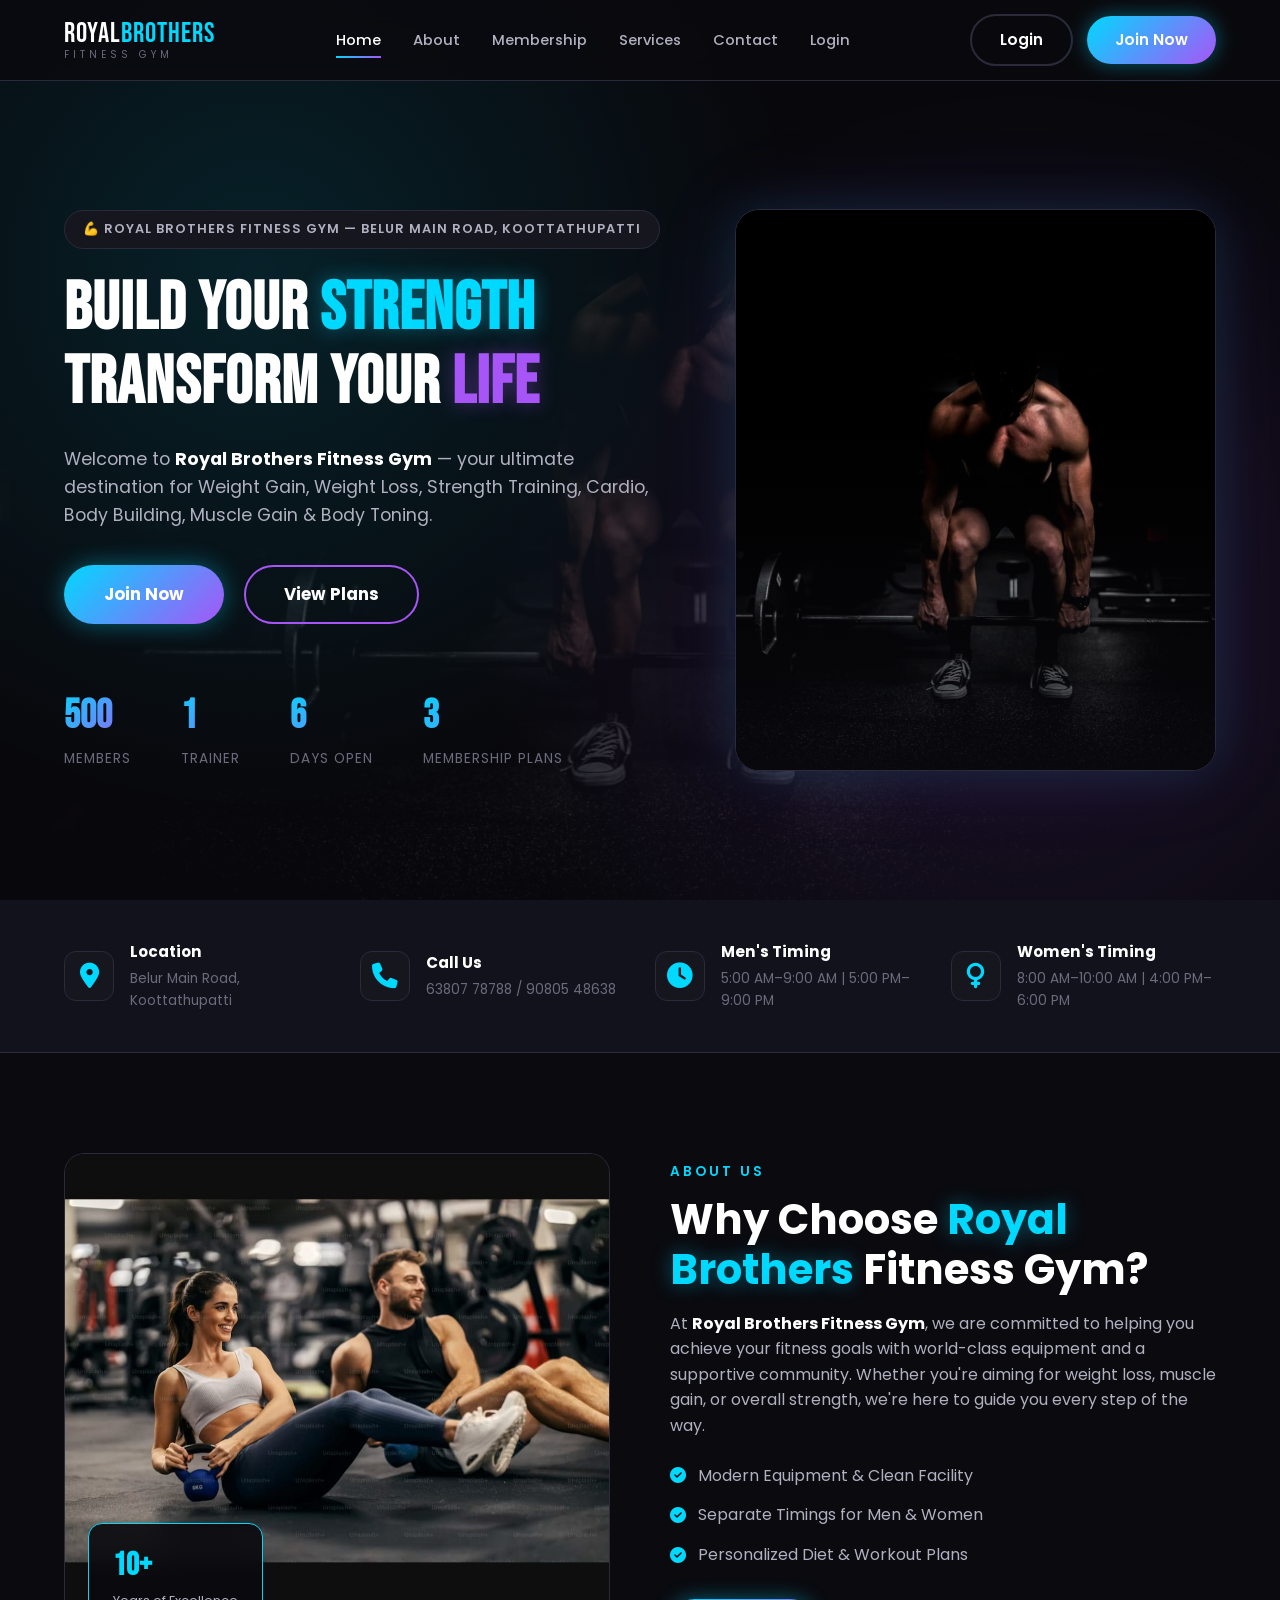
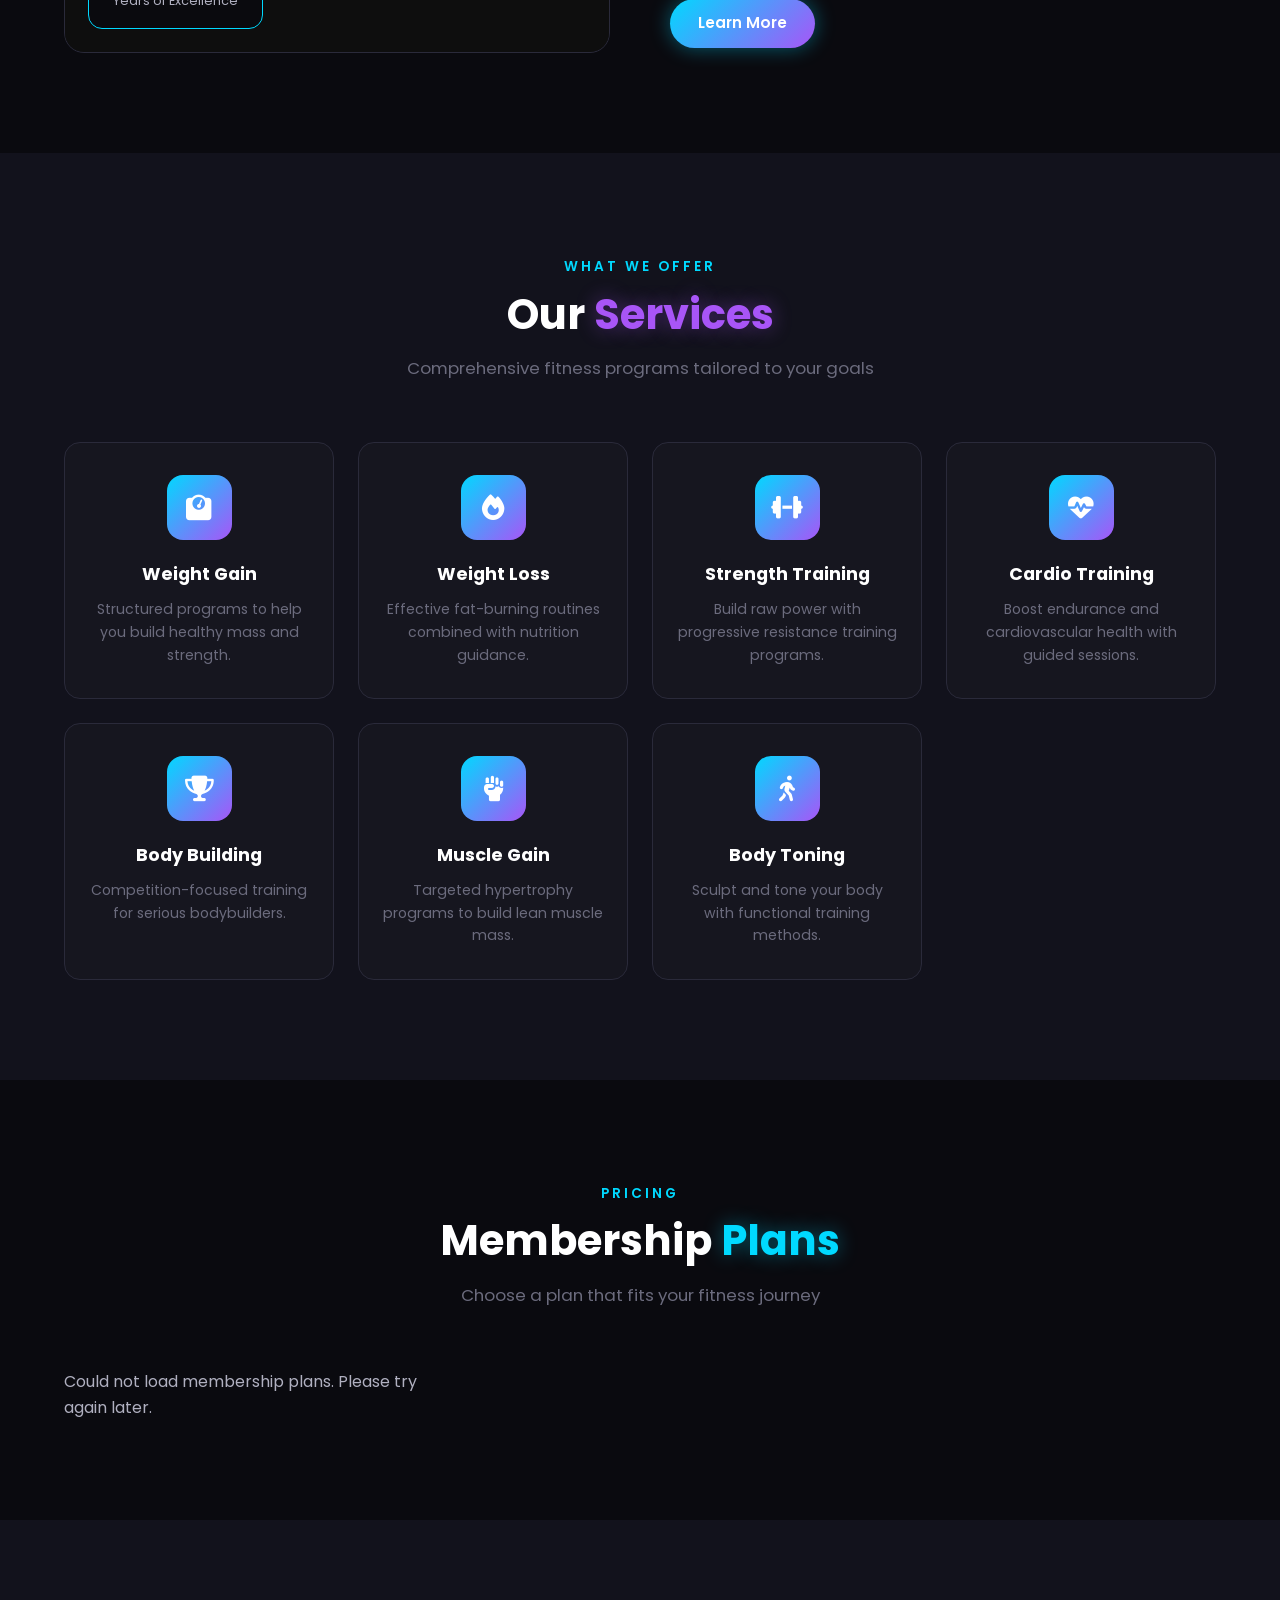
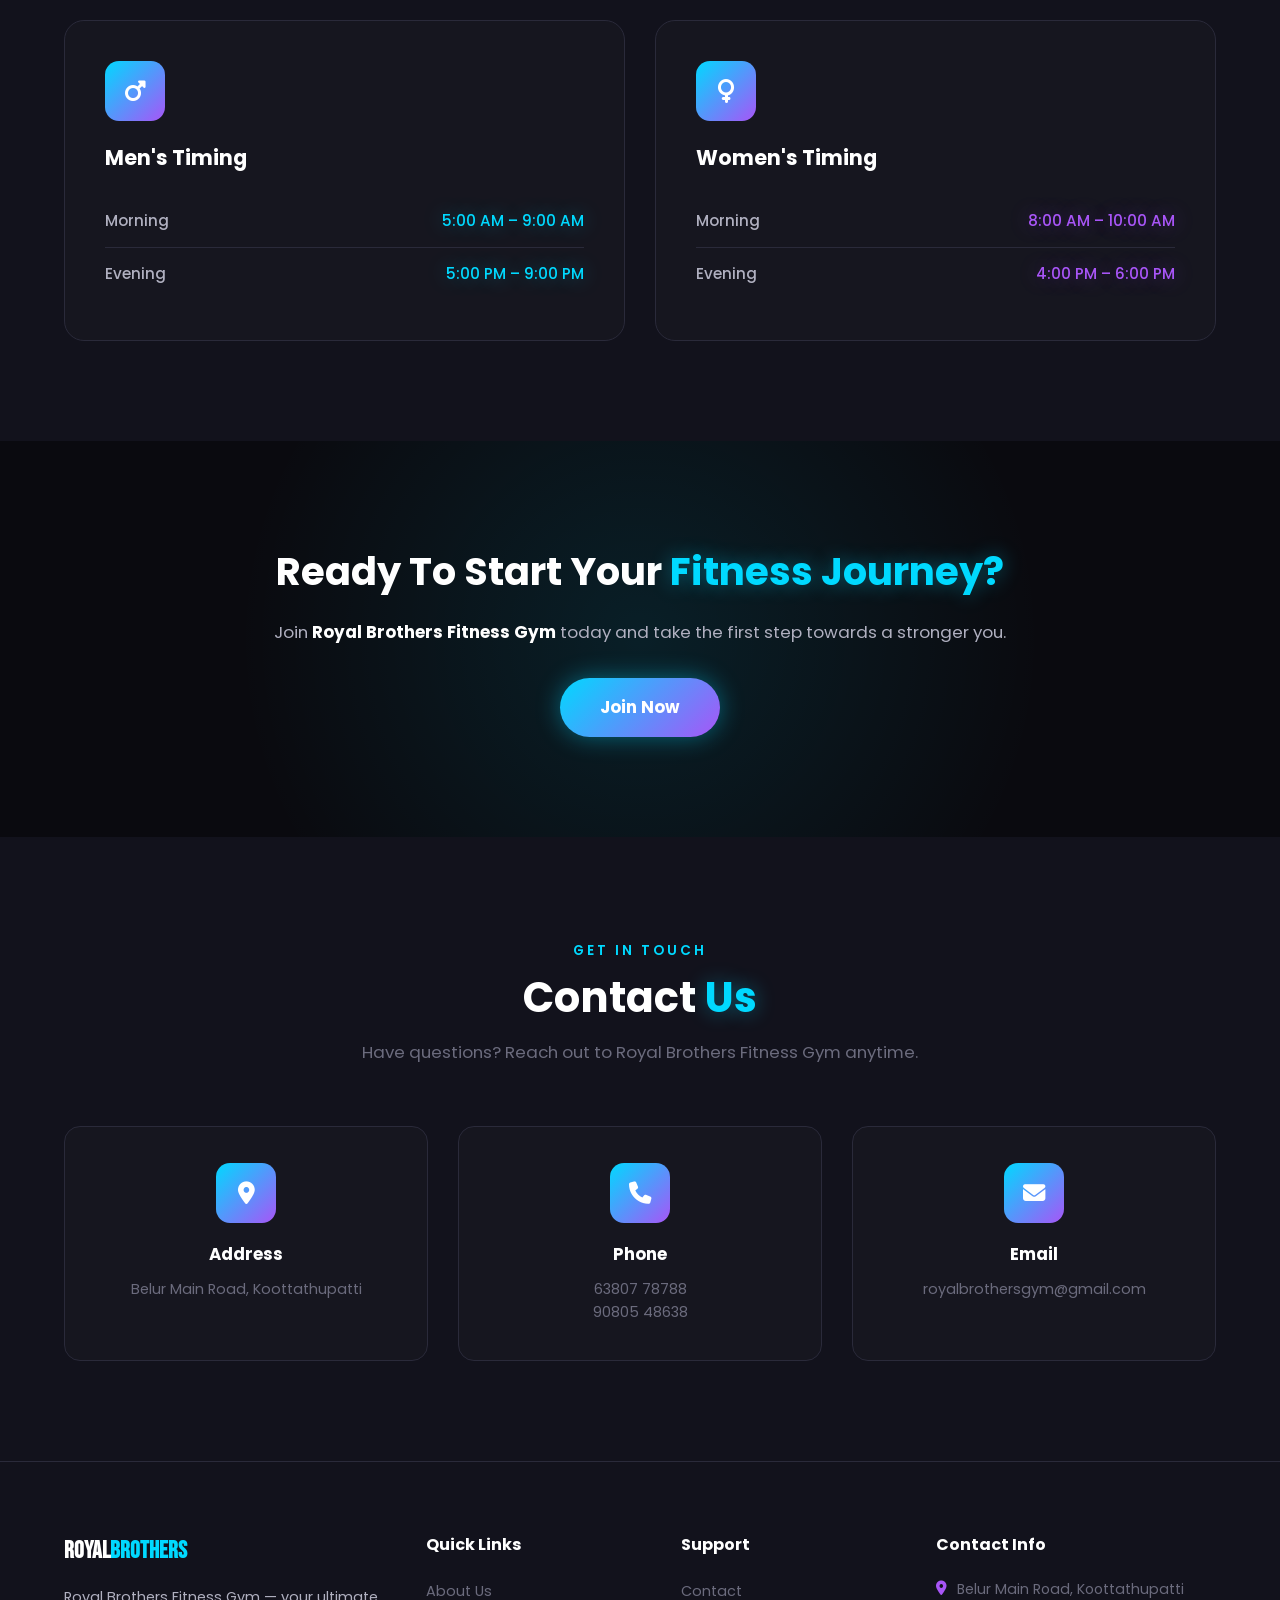
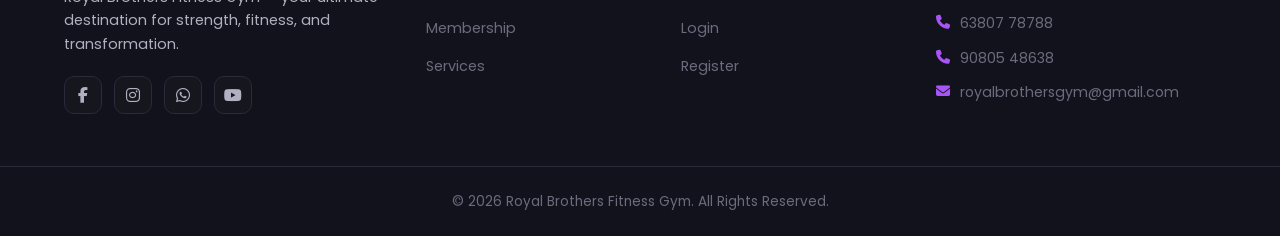
==== app/static/index.html @ c372d7a9 "Initial commit" ====
<!doctype html>
<html lang="en">
  <head>
    <meta charset="UTF-8" />
    <meta name="viewport" content="width=device-width, initial-scale=1.0" />
    <title>Royal Brothers Fitness Gym | Belur Main Road</title>
    <meta
      name="description"
      content="Royal Brothers Fitness Gym - Belur Main Road, Koottathupatti. Weight Gain, Weight Loss, Strength Training, Cardio, Body Building, Muscle Gain & Body Toning."
    />

    <!-- Google Fonts -->
    <link rel="preconnect" href="https://fonts.googleapis.com" />
    <link
      href="https://fonts.googleapis.com/css2?family=Poppins:wght@300;400;500;600;700;800&family=Bebas+Neue&display=swap"
      rel="stylesheet"
    />

    <!-- Font Awesome Icons -->
    <link
      rel="stylesheet"
      href="https://cdnjs.cloudflare.com/ajax/libs/font-awesome/6.5.1/css/all.min.css"
    />

    <!-- Main Stylesheet -->
    <link rel="stylesheet" href="style.css" />

    <!-- Favicon (add a favicon.png to this folder later, then uncomment) -->
    <!-- <link rel="icon" type="image/png" href="favicon.png" /> -->
  </head>
  <body>
    <!-- ============ PRELOADER ============ -->
    <div class="preloader" id="preloader">
      <div class="loader-spinner"></div>
    </div>

    <!-- ============ HEADER / NAVBAR ============ -->
    <header class="header" id="header">
      <nav class="navbar container">
        <a href="index.html" class="logo">
          <span class="logo-text"
            >ROYAL<span class="logo-accent">BROTHERS</span></span
          >
          <span class="logo-sub">FITNESS GYM</span>
        </a>

        <ul class="nav-menu" id="navMenu">
          <li><a href="index.html" class="nav-link active">Home</a></li>
          <li><a href="about.html" class="nav-link">About</a></li>
          <li><a href="membership.html" class="nav-link">Membership</a></li>
          <li><a href="services.html" class="nav-link">Services</a></li>
          <li><a href="contact.html" class="nav-link">Contact</a></li>
          <li><a href="login.html" class="nav-link">Login</a></li>
        </ul>

        <div class="nav-actions">
          <a href="login.html" class="btn btn-outline">Login</a>
          <a href="register.html" class="btn btn-neon">Join Now</a>
        </div>

        <div class="hamburger" id="hamburger">
          <span></span>
          <span></span>
          <span></span>
        </div>
      </nav>
    </header>

    <!-- ============ HERO SECTION ============ -->
    <section class="hero" id="home">
      <div class="hero-overlay"></div>
      <div class="hero-content container">
        <div class="hero-text">
          <span class="hero-tag"
            >💪 ROYAL BROTHERS FITNESS GYM — BELUR MAIN ROAD,
            KOOTTATHUPATTI</span
          >
          <h1 class="hero-title">
            BUILD YOUR <span class="text-neon-blue">STRENGTH</span><br />
            TRANSFORM YOUR <span class="text-neon-purple">LIFE</span>
          </h1>
          <p class="hero-desc">
            Welcome to <strong>Royal Brothers Fitness Gym</strong> — your
            ultimate destination for Weight Gain, Weight Loss, Strength
            Training, Cardio, Body Building, Muscle Gain & Body Toning.
          </p>
          <div class="hero-buttons">
            <a href="register.html" class="btn btn-neon-lg">Join Now</a>
            <a href="membership.html" class="btn btn-outline-lg">View Plans</a>
          </div>

          <div class="hero-stats">
            <div class="stat-box">
              <h3 class="counter" data-target="500">0</h3>
              <p>Members</p>
            </div>
            <div class="stat-box">
              <h3 class="counter" data-target="1">0</h3>
              <p>Trainer</p>
            </div>
            <div class="stat-box">
              <h3 class="counter" data-target="6">0</h3>
              <p>Days Open</p>
            </div>
            <div class="stat-box">
              <h3 id="membershipPlanCounter" class="counter" data-target="3">
                0
              </h3>
              <p>Membership Plans</p>
            </div>
          </div>
        </div>

        <div class="hero-image">
          <img
            src="hero-fitness.jpg"
            alt="Royal Brothers Fitness Gym - Strength Training"
          />
        </div>
      </div>
    </section>

    <!-- ============ QUICK INFO STRIP ============ -->
    <section class="quick-info">
      <div class="container quick-info-grid">
        <div class="quick-info-item">
          <i class="fa-solid fa-location-dot"></i>
          <div>
            <h4>Location</h4>
            <p>Belur Main Road, Koottathupatti</p>
          </div>
        </div>
        <div class="quick-info-item">
          <i class="fa-solid fa-phone"></i>
          <div>
            <h4>Call Us</h4>
            <p>63807 78788 / 90805 48638</p>
          </div>
        </div>
        <div class="quick-info-item">
          <i class="fa-solid fa-clock"></i>
          <div>
            <h4>Men's Timing</h4>
            <p>5:00 AM–9:00 AM | 5:00 PM–9:00 PM</p>
          </div>
        </div>
        <div class="quick-info-item">
          <i class="fa-solid fa-venus"></i>
          <div>
            <h4>Women's Timing</h4>
            <p>8:00 AM–10:00 AM | 4:00 PM–6:00 PM</p>
          </div>
        </div>
      </div>
    </section>

    <!-- ============ ABOUT PREVIEW ============ -->
    <section class="about-preview" id="about">
      <div class="container about-grid">
        <div class="about-image">
          <img src="about-gym.jpg" alt="Royal Brothers Fitness Gym Interior" />
          <div class="about-image-badge">
            <h3>10+</h3>
            <p>Years of Excellence</p>
          </div>
        </div>
        <div class="about-content">
          <span class="section-tag">ABOUT US</span>
          <h2 class="section-title">
            Why Choose
            <span class="text-neon-blue">Royal Brothers</span> Fitness Gym?
          </h2>
          <p>
            At <strong>Royal Brothers Fitness Gym</strong>, we are committed to
            helping you achieve your fitness goals with world-class equipment
            and a supportive community. Whether you're aiming for weight loss,
            muscle gain, or overall strength, we're here to guide you every step
            of the way.
          </p>
          <ul class="about-list">
            <li>
              <i class="fa-solid fa-circle-check"></i> Modern Equipment & Clean
              Facility
            </li>
            <li>
              <i class="fa-solid fa-circle-check"></i> Separate Timings for Men
              & Women
            </li>
            <li>
              <i class="fa-solid fa-circle-check"></i> Personalized Diet &
              Workout Plans
            </li>
          </ul>
          <a href="about.html" class="btn btn-neon">Learn More</a>
        </div>
      </div>
    </section>

    <!-- ============ SERVICES SECTION ============ -->
    <section class="services" id="services">
      <div class="container">
        <div class="section-header text-center">
          <span class="section-tag">WHAT WE OFFER</span>
          <h2 class="section-title">
            Our <span class="text-neon-purple">Services</span>
          </h2>
          <p class="section-desc">
            Comprehensive fitness programs tailored to your goals
          </p>
        </div>

        <div class="services-grid">
          <div class="service-card">
            <div class="service-icon">
              <i class="fa-solid fa-weight-scale"></i>
            </div>
            <h3>Weight Gain</h3>
            <p>
              Structured programs to help you build healthy mass and strength.
            </p>
          </div>
          <div class="service-card">
            <div class="service-icon"><i class="fa-solid fa-fire"></i></div>
            <h3>Weight Loss</h3>
            <p>
              Effective fat-burning routines combined with nutrition guidance.
            </p>
          </div>
          <div class="service-card">
            <div class="service-icon"><i class="fa-solid fa-dumbbell"></i></div>
            <h3>Strength Training</h3>
            <p>
              Build raw power with progressive resistance training programs.
            </p>
          </div>
          <div class="service-card">
            <div class="service-icon">
              <i class="fa-solid fa-heart-pulse"></i>
            </div>
            <h3>Cardio Training</h3>
            <p>
              Boost endurance and cardiovascular health with guided sessions.
            </p>
          </div>
          <div class="service-card">
            <div class="service-icon"><i class="fa-solid fa-trophy"></i></div>
            <h3>Body Building</h3>
            <p>Competition-focused training for serious bodybuilders.</p>
          </div>
          <div class="service-card">
            <div class="service-icon">
              <i class="fa-solid fa-hand-fist"></i>
            </div>
            <h3>Muscle Gain</h3>
            <p>Targeted hypertrophy programs to build lean muscle mass.</p>
          </div>
          <div class="service-card">
            <div class="service-icon">
              <i class="fa-solid fa-person-walking"></i>
            </div>
            <h3>Body Toning</h3>
            <p>Sculpt and tone your body with functional training methods.</p>
          </div>
        </div>
      </div>
    </section>

    <!-- ============ MEMBERSHIP PLANS PREVIEW (dynamically loaded from the database) ============ -->
    <section class="membership-preview" id="membership">
      <div class="container">
        <div class="section-header text-center">
          <span class="section-tag">PRICING</span>
          <h2 class="section-title">
            Membership <span class="text-neon-blue">Plans</span>
          </h2>
          <p class="section-desc">
            Choose a plan that fits your fitness journey
          </p>
        </div>

        <div class="plans-grid" id="homePlansGrid">
          <p class="plans-loading">Loading membership plans...</p>
        </div>
      </div>
    </section>

    <!-- ============ TIMING SECTION ============ -->
    <section class="timing-section">
      <div class="container timing-grid">
        <div class="timing-card">
          <div class="timing-icon"><i class="fa-solid fa-mars"></i></div>
          <h3>Men's Timing</h3>
          <div class="timing-row">
            <span>Morning</span>
            <span class="text-neon-blue">5:00 AM – 9:00 AM</span>
          </div>
          <div class="timing-row">
            <span>Evening</span>
            <span class="text-neon-blue">5:00 PM – 9:00 PM</span>
          </div>
        </div>
        <div class="timing-card">
          <div class="timing-icon"><i class="fa-solid fa-venus"></i></div>
          <h3>Women's Timing</h3>
          <div class="timing-row">
            <span>Morning</span>
            <span class="text-neon-purple">8:00 AM – 10:00 AM</span>
          </div>
          <div class="timing-row">
            <span>Evening</span>
            <span class="text-neon-purple">4:00 PM – 6:00 PM</span>
          </div>
        </div>
      </div>
    </section>

    <!-- ============ CALL TO ACTION ============ -->
    <section class="cta-section">
      <div class="container cta-content text-center">
        <h2>
          Ready To Start Your
          <span class="text-neon-blue">Fitness Journey?</span>
        </h2>
        <p>
          Join <strong>Royal Brothers Fitness Gym</strong> today and take the
          first step towards a stronger you.
        </p>
        <a href="register.html" class="btn btn-neon-lg">Join Now</a>
      </div>
    </section>

    <!-- ============ CONTACT SECTION ============ -->
    <section class="contact-section" id="contact">
      <div class="container">
        <div class="section-header text-center">
          <span class="section-tag">GET IN TOUCH</span>
          <h2 class="section-title">
            Contact <span class="text-neon-blue">Us</span>
          </h2>
          <p class="section-desc">
            Have questions? Reach out to Royal Brothers Fitness Gym anytime.
          </p>
        </div>

        <div class="contact-grid">
          <div class="contact-card">
            <i class="fa-solid fa-location-dot"></i>
            <h4>Address</h4>
            <p>Belur Main Road, Koottathupatti</p>
          </div>
          <div class="contact-card">
            <i class="fa-solid fa-phone"></i>
            <h4>Phone</h4>
            <p>63807 78788</p>
            <p>90805 48638</p>
          </div>
          <div class="contact-card">
            <i class="fa-solid fa-envelope"></i>
            <h4>Email</h4>
            <p>royalbrothersgym@gmail.com</p>
          </div>
        </div>
      </div>
    </section>

    <!-- ============ FOOTER ============ -->
    <footer class="footer">
      <div class="container footer-grid">
        <div class="footer-col">
          <h3 class="footer-logo">
            ROYAL<span class="logo-accent">BROTHERS</span>
          </h3>
          <p>
            Royal Brothers Fitness Gym — your ultimate destination for strength,
            fitness, and transformation.
          </p>
          <div class="footer-social">
            <a href="#"><i class="fa-brands fa-facebook-f"></i></a>
            <a href="#"><i class="fa-brands fa-instagram"></i></a>
            <a href="#"><i class="fa-brands fa-whatsapp"></i></a>
            <a href="#"><i class="fa-brands fa-youtube"></i></a>
          </div>
        </div>

        <div class="footer-col">
          <h4>Quick Links</h4>
          <ul>
            <li><a href="about.html">About Us</a></li>
            <li><a href="membership.html">Membership</a></li>
            <li><a href="services.html">Services</a></li>
          </ul>
        </div>

        <div class="footer-col">
          <h4>Support</h4>
          <ul>
            <li><a href="contact.html">Contact</a></li>
            <li><a href="login.html">Login</a></li>
            <li><a href="register.html">Register</a></li>
          </ul>
        </div>

        <div class="footer-col">
          <h4>Contact Info</h4>
          <ul class="footer-contact">
            <li>
              <i class="fa-solid fa-location-dot"></i> Belur Main Road,
              Koottathupatti
            </li>
            <li><i class="fa-solid fa-phone"></i> 63807 78788</li>
            <li><i class="fa-solid fa-phone"></i> 90805 48638</li>
            <li>
              <i class="fa-solid fa-envelope"></i> royalbrothersgym@gmail.com
            </li>
          </ul>
        </div>
      </div>

      <div class="footer-bottom">
        <p>
          &copy; <span id="year"></span> Royal Brothers Fitness Gym. All Rights
          Reserved.
        </p>
      </div>
    </footer>

    <!-- Back to Top -->
    <button class="back-to-top" id="backToTop">
      <i class="fa-solid fa-arrow-up"></i>
    </button>

    <!-- Main JavaScript -->
    <script src="auth-cache.js"></script>
    <script src="script.js"></script>
  </body>
</html>
---- app/static/style.css ----
/* ============================================
   ROYAL BROTHERS FITNESS GYM - STYLESHEET (PART 1 of 3)
   Reset, Variables, Base, Buttons, Section Headers,
   Header/Navbar, Hero Section
   ============================================ */

/* ---------- CSS RESET ---------- */
* {
  margin: 0;
  padding: 0;
  box-sizing: border-box;
}

html {
  scroll-behavior: smooth;
}

/* ---------- CSS VARIABLES ---------- */
:root {
  /* Colors */
  --color-bg: #0a0a0f;
  --color-bg-secondary: #12121c;
  --color-bg-card: #16161f;
  --color-bg-card-hover: #1c1c28;
  --color-border: #2a2a3a;

  --color-neon-blue: #00d9ff;
  --color-neon-blue-glow: rgba(0, 217, 255, 0.4);
  --color-neon-purple: #a855f7;
  --color-neon-purple-glow: rgba(168, 85, 247, 0.4);

  --color-text-primary: #ffffff;
  --color-text-secondary: #b0b0c0;
  --color-text-muted: #6b6b7d;

  --gradient-blue-purple: linear-gradient(135deg, #00d9ff 0%, #a855f7 100%);
  --gradient-dark: linear-gradient(
    180deg,
    rgba(10, 10, 15, 0.6) 0%,
    rgba(10, 10, 15, 0.95) 100%
  );

  /* Typography */
  --font-primary: "Poppins", sans-serif;
  --font-display: "Bebas Neue", sans-serif;

  /* Spacing */
  --container-width: 1200px;
  --section-padding: 100px 0;

  /* Transitions */
  --transition-fast: 0.2s ease;
  --transition-medium: 0.4s ease;
  --transition-slow: 0.6s ease;
}

body {
  font-family: var(--font-primary);
  background-color: var(--color-bg);
  color: var(--color-text-secondary);
  line-height: 1.6;
  overflow-x: hidden;
}

a {
  text-decoration: none;
  color: inherit;
}

ul {
  list-style: none;
}

img {
  max-width: 100%;
  display: block;
}

button {
  font-family: var(--font-primary);
  cursor: pointer;
  border: none;
  outline: none;
}

.container {
  width: 100%;
  max-width: var(--container-width);
  margin: 0 auto;
  padding: 0 24px;
}

.text-center {
  text-align: center;
}

.text-neon-blue {
  color: var(--color-neon-blue);
  text-shadow: 0 0 20px var(--color-neon-blue-glow);
}

.text-neon-purple {
  color: var(--color-neon-purple);
  text-shadow: 0 0 20px var(--color-neon-purple-glow);
}

/* ---------- SCROLLBAR ---------- */
::-webkit-scrollbar {
  width: 8px;
}

::-webkit-scrollbar-track {
  background: var(--color-bg);
}

::-webkit-scrollbar-thumb {
  background: var(--gradient-blue-purple);
  border-radius: 10px;
}

/* ---------- PRELOADER ---------- */
.preloader {
  position: fixed;
  inset: 0;
  background: var(--color-bg);
  display: flex;
  align-items: center;
  justify-content: center;
  z-index: 9999;
  transition:
    opacity var(--transition-slow),
    visibility var(--transition-slow);
}

.preloader.hidden {
  opacity: 0;
  visibility: hidden;
}

.loader-spinner {
  width: 60px;
  height: 60px;
  border: 4px solid var(--color-border);
  border-top: 4px solid var(--color-neon-blue);
  border-right: 4px solid var(--color-neon-purple);
  border-radius: 50%;
  animation: spin 0.9s linear infinite;
}

@keyframes spin {
  to {
    transform: rotate(360deg);
  }
}

/* ---------- BUTTONS ---------- */
.btn {
  display: inline-block;
  padding: 12px 28px;
  border-radius: 50px;
  font-weight: 600;
  font-size: 0.95rem;
  transition: all var(--transition-fast);
  white-space: nowrap;
}

.btn-neon {
  background: var(--gradient-blue-purple);
  color: #fff;
  box-shadow: 0 0 20px var(--color-neon-blue-glow);
}

.btn-neon:hover {
  box-shadow:
    0 0 35px var(--color-neon-blue-glow),
    0 0 35px var(--color-neon-purple-glow);
  transform: translateY(-2px);
}

.btn-neon-lg {
  background: var(--gradient-blue-purple);
  color: #fff;
  padding: 16px 40px;
  border-radius: 50px;
  font-weight: 700;
  font-size: 1.05rem;
  box-shadow: 0 0 25px var(--color-neon-blue-glow);
  display: inline-block;
  transition: all var(--transition-fast);
}

.btn-neon-lg:hover {
  transform: translateY(-3px);
  box-shadow:
    0 0 40px var(--color-neon-blue-glow),
    0 0 40px var(--color-neon-purple-glow);
}

.btn-outline {
  background: transparent;
  color: var(--color-text-primary);
  border: 2px solid var(--color-border);
}

.btn-outline:hover {
  border-color: var(--color-neon-blue);
  color: var(--color-neon-blue);
}

.btn-outline-lg {
  background: transparent;
  color: var(--color-text-primary);
  border: 2px solid var(--color-neon-purple);
  padding: 14px 38px;
  border-radius: 50px;
  font-weight: 700;
  font-size: 1.05rem;
  display: inline-block;
  transition: all var(--transition-fast);
}

.btn-outline-lg:hover {
  background: var(--color-neon-purple);
  box-shadow: 0 0 30px var(--color-neon-purple-glow);
}

/* ---------- SECTION HEADER ---------- */
.section-tag {
  display: inline-block;
  color: var(--color-neon-blue);
  font-weight: 600;
  font-size: 0.85rem;
  letter-spacing: 3px;
  margin-bottom: 12px;
}

.section-title {
  font-size: 2.6rem;
  font-weight: 700;
  color: var(--color-text-primary);
  margin-bottom: 16px;
  line-height: 1.2;
}

.section-desc {
  font-size: 1.05rem;
  color: var(--color-text-muted);
  max-width: 600px;
}

.section-header.text-center .section-desc {
  margin: 0 auto;
}

/* ---------- HEADER / NAVBAR ---------- */
.header {
  position: fixed;
  top: 0;
  left: 0;
  width: 100%;
  z-index: 1000;
  background: rgba(10, 10, 15, 0.85);
  backdrop-filter: blur(12px);
  border-bottom: 1px solid var(--color-border);
  transition:
    background var(--transition-medium),
    box-shadow var(--transition-medium),
    padding var(--transition-medium);
}

/* Emphasize brand identity + tighten header once user scrolls */
.header.scrolled {
  background: rgba(10, 10, 15, 0.97);
  box-shadow: 0 4px 24px rgba(0, 0, 0, 0.4);
}

.header.scrolled .navbar {
  height: 68px;
}

.navbar {
  display: flex;
  align-items: center;
  justify-content: space-between;
  height: 80px;
  transition: height var(--transition-medium);
}

.logo {
  display: flex;
  flex-direction: column;
  line-height: 1.1;
}

.logo-text {
  font-family: var(--font-display);
  font-size: 1.75rem;
  letter-spacing: 1px;
  color: var(--color-text-primary);
}

.logo-accent {
  color: var(--color-neon-blue);
}

.logo-sub {
  font-size: 0.62rem;
  letter-spacing: 4px;
  color: var(--color-text-muted);
}

.nav-menu {
  display: flex;
  gap: 32px;
}

.nav-link {
  font-size: 0.92rem;
  font-weight: 500;
  color: var(--color-text-secondary);
  position: relative;
  padding: 8px 0;
  transition: color var(--transition-fast);
}

.nav-link::after {
  content: "";
  position: absolute;
  left: 0;
  bottom: 0;
  width: 0;
  height: 2px;
  background: var(--gradient-blue-purple);
  transition: width var(--transition-fast);
}

.nav-link:hover,
.nav-link.active {
  color: var(--color-text-primary);
}

.nav-link:hover::after,
.nav-link.active::after {
  width: 100%;
}

.nav-actions {
  display: flex;
  align-items: center;
  gap: 14px;
}

.hamburger {
  display: none;
  flex-direction: column;
  gap: 5px;
  cursor: pointer;
  z-index: 1100;
}

.hamburger span {
  width: 26px;
  height: 2px;
  background: var(--color-text-primary);
  transition: all var(--transition-fast);
}

.hamburger.active span:nth-child(1) {
  transform: translateY(7px) rotate(45deg);
}

.hamburger.active span:nth-child(2) {
  opacity: 0;
}

.hamburger.active span:nth-child(3) {
  transform: translateY(-7px) rotate(-45deg);
}

/* ---------- HERO SECTION ---------- */
.hero {
  position: relative;
  min-height: 100vh;
  display: flex;
  align-items: center;
  padding-top: 80px;
  background:
    radial-gradient(
      circle at 20% 30%,
      rgba(0, 217, 255, 0.15),
      transparent 45%
    ),
    radial-gradient(
      circle at 80% 70%,
      rgba(168, 85, 247, 0.15),
      transparent 45%
    ),
    var(--color-bg);
  overflow: hidden;
}

.hero-overlay {
  position: absolute;
  inset: 0;
  background: url("hero-fitness.jpg") center/cover no-repeat;
  opacity: 0.18;
  z-index: 0;
}

.hero-content {
  position: relative;
  z-index: 1;
  display: flex;
  align-items: center;
  justify-content: space-between;
  gap: 50px;
}

.hero-text {
  flex: 1 1 560px;
  min-width: 0;
}

.hero-tag {
  display: inline-block;
  background: var(--color-bg-card);
  border: 1px solid var(--color-border);
  padding: 8px 18px;
  border-radius: 50px;
  font-size: 0.8rem;
  font-weight: 600;
  letter-spacing: 1px;
  color: var(--color-text-secondary);
  margin-bottom: 24px;
}

.hero-title {
  font-family: var(--font-display);
  font-size: 4.2rem;
  line-height: 1.1;
  color: var(--color-text-primary);
  letter-spacing: 1px;
  margin-bottom: 24px;
}

.hero-desc {
  max-width: 600px;
  font-size: 1.1rem;
  color: var(--color-text-secondary);
  margin-bottom: 36px;
}

.hero-desc strong {
  color: var(--color-text-primary);
}

.hero-buttons {
  display: flex;
  gap: 20px;
  margin-bottom: 60px;
  flex-wrap: wrap;
}

.hero-stats {
  display: flex;
  gap: 50px;
  flex-wrap: wrap;
}

.stat-box h3.counter {
  font-family: var(--font-display);
  font-size: 2.5rem;
  background: var(--gradient-blue-purple);
  -webkit-background-clip: text;
  background-clip: text;
  -webkit-text-fill-color: transparent;
}

.stat-box p {
  font-size: 0.85rem;
  color: var(--color-text-muted);
  letter-spacing: 1px;
  text-transform: uppercase;
}

/* Hero image (fills the previously empty right side) */
.hero-image {
  flex: 1 1 420px;
  position: relative;
  border-radius: 24px;
  overflow: hidden;
  border: 1px solid var(--color-border);
  box-shadow:
    0 0 50px rgba(0, 217, 255, 0.12),
    0 0 90px rgba(168, 85, 247, 0.1);
}

.hero-image::after {
  content: "";
  position: absolute;
  inset: 0;
  background: linear-gradient(
    180deg,
    transparent 40%,
    rgba(10, 10, 15, 0.85) 100%
  );
  pointer-events: none;
}

.hero-image img {
  width: 100%;
  height: 560px;
  object-fit: cover;
  display: block;
}
/* ============================================
   ROYAL BROTHERS FITNESS GYM - STYLESHEET (PART 2 of 3)
   Quick Info Strip, About Preview, Services,
   Membership Plans, Timing Section, CTA, Contact Section
   ============================================ */

/* ---------- QUICK INFO STRIP ---------- */
.quick-info {
  background: var(--color-bg-secondary);
  border-bottom: 1px solid var(--color-border);
  padding: 40px 0;
}

.quick-info-grid {
  display: grid;
  grid-template-columns: repeat(4, 1fr);
  gap: 30px;
}

.quick-info-item {
  display: flex;
  align-items: center;
  gap: 16px;
}

.quick-info-item i {
  font-size: 1.6rem;
  color: var(--color-neon-blue);
  width: 50px;
  height: 50px;
  display: flex;
  align-items: center;
  justify-content: center;
  background: var(--color-bg-card);
  border-radius: 12px;
  border: 1px solid var(--color-border);
  flex-shrink: 0;
}

.quick-info-item h4 {
  color: var(--color-text-primary);
  font-size: 0.95rem;
  margin-bottom: 4px;
}

.quick-info-item p {
  font-size: 0.85rem;
  color: var(--color-text-muted);
}

/* ---------- ABOUT PREVIEW ---------- */
.about-preview {
  padding: var(--section-padding);
}

.about-grid {
  display: grid;
  grid-template-columns: 1fr 1fr;
  gap: 60px;
  align-items: center;
}

.about-image {
  position: relative;
  border-radius: 20px;
  overflow: hidden;
  background: var(--color-bg-card);
}

.about-image img {
  width: 100%;
  height: 500px;
  object-fit: cover;
  border-radius: 20px;
  border: 1px solid var(--color-border);
}

.about-image-badge {
  position: absolute;
  bottom: 24px;
  left: 24px;
  background: rgba(10, 10, 15, 0.9);
  backdrop-filter: blur(10px);
  border: 1px solid var(--color-neon-blue);
  padding: 16px 24px;
  border-radius: 14px;
}

.about-image-badge h3 {
  font-family: var(--font-display);
  font-size: 2rem;
  color: var(--color-neon-blue);
}

.about-image-badge p {
  font-size: 0.8rem;
  color: var(--color-text-secondary);
}

.about-content p {
  margin-bottom: 24px;
}

.about-content p strong {
  color: var(--color-text-primary);
}

.about-list {
  margin-bottom: 32px;
}

.about-list li {
  display: flex;
  align-items: center;
  gap: 12px;
  margin-bottom: 14px;
  color: var(--color-text-secondary);
}

.about-list i {
  color: var(--color-neon-blue);
}

/* ---------- SERVICES SECTION ---------- */
.services {
  padding: var(--section-padding);
  background: var(--color-bg-secondary);
}

.section-header {
  margin-bottom: 60px;
}

.services-grid {
  display: grid;
  grid-template-columns: repeat(4, 1fr);
  gap: 24px;
}

.service-card {
  background: var(--color-bg-card);
  border: 1px solid var(--color-border);
  border-radius: 16px;
  padding: 32px 24px;
  text-align: center;
  transition: all var(--transition-medium);
}

.service-card:hover {
  transform: translateY(-8px);
  border-color: var(--color-neon-blue);
  box-shadow: 0 10px 40px rgba(0, 217, 255, 0.15);
}

.service-icon {
  width: 65px;
  height: 65px;
  margin: 0 auto 20px;
  display: flex;
  align-items: center;
  justify-content: center;
  background: var(--gradient-blue-purple);
  border-radius: 16px;
  font-size: 1.6rem;
  color: #fff;
}

.service-card h3 {
  color: var(--color-text-primary);
  font-size: 1.1rem;
  margin-bottom: 10px;
}

.service-card p {
  font-size: 0.88rem;
  color: var(--color-text-muted);
}

/* ---------- MEMBERSHIP PLANS PREVIEW ---------- */
.membership-preview {
  padding: var(--section-padding);
}

.plans-grid {
  display: grid;
  grid-template-columns: repeat(3, 1fr);
  gap: 30px;
}

.plan-card {
  background: var(--color-bg-card);
  border: 1px solid var(--color-border);
  border-radius: 20px;
  padding: 40px 32px;
  text-align: center;
  position: relative;
  transition: all var(--transition-medium);
}

.plan-card:hover {
  transform: translateY(-8px);
}

.plan-featured {
  border: 1px solid var(--color-neon-purple);
  background: linear-gradient(
    180deg,
    rgba(168, 85, 247, 0.08) 0%,
    var(--color-bg-card) 100%
  );
  box-shadow: 0 0 40px rgba(168, 85, 247, 0.15);
  transform: scale(1.05);
}

.plan-featured:hover {
  transform: scale(1.05) translateY(-8px);
}

.plan-badge {
  position: absolute;
  top: -14px;
  left: 50%;
  transform: translateX(-50%);
  background: var(--gradient-blue-purple);
  color: #fff;
  padding: 6px 20px;
  border-radius: 50px;
  font-size: 0.75rem;
  font-weight: 700;
  letter-spacing: 1px;
}

.plan-name {
  color: var(--color-text-primary);
  font-size: 1.3rem;
  margin-bottom: 16px;
}

.plan-price {
  font-family: var(--font-display);
  font-size: 3rem;
  color: var(--color-neon-blue);
  margin-bottom: 24px;
}

.plan-price span {
  font-size: 1.5rem;
  vertical-align: top;
}

.plan-features {
  margin-bottom: 32px;
  text-align: left;
}

.plan-features li {
  display: flex;
  align-items: center;
  gap: 10px;
  padding: 10px 0;
  border-bottom: 1px solid var(--color-border);
  font-size: 0.9rem;
  color: var(--color-text-secondary);
}

.plan-features i {
  color: var(--color-neon-purple);
}

.plan-card .btn {
  width: 100%;
}

/* ---------- TIMING SECTION ---------- */
.timing-section {
  padding: var(--section-padding);
  background: var(--color-bg-secondary);
}

.timing-grid {
  display: grid;
  grid-template-columns: repeat(2, 1fr);
  gap: 30px;
}

.timing-card {
  background: var(--color-bg-card);
  border: 1px solid var(--color-border);
  border-radius: 20px;
  padding: 40px;
}

.timing-icon {
  width: 60px;
  height: 60px;
  display: flex;
  align-items: center;
  justify-content: center;
  background: var(--gradient-blue-purple);
  border-radius: 14px;
  font-size: 1.5rem;
  color: #fff;
  margin-bottom: 20px;
}

.timing-card h3 {
  color: var(--color-text-primary);
  font-size: 1.3rem;
  margin-bottom: 20px;
}

.timing-row {
  display: flex;
  justify-content: space-between;
  padding: 14px 0;
  border-bottom: 1px solid var(--color-border);
  font-size: 0.95rem;
  font-weight: 500;
}

.timing-row:last-child {
  border-bottom: none;
}

/* ---------- CTA SECTION ---------- */
.cta-section {
  padding: 100px 0;
  background:
    radial-gradient(circle at center, rgba(0, 217, 255, 0.1), transparent 60%),
    var(--color-bg);
}

.cta-content h2 {
  font-size: 2.4rem;
  color: var(--color-text-primary);
  margin-bottom: 16px;
}

.cta-content p {
  font-size: 1.05rem;
  margin-bottom: 32px;
}

.cta-content p strong {
  color: var(--color-text-primary);
}

/* ---------- CONTACT SECTION ---------- */
.contact-section {
  padding: var(--section-padding);
  background: var(--color-bg-secondary);
}

.contact-grid {
  display: grid;
  grid-template-columns: repeat(3, 1fr);
  gap: 30px;
}

.contact-card {
  background: var(--color-bg-card);
  border: 1px solid var(--color-border);
  border-radius: 16px;
  padding: 36px 28px;
  text-align: center;
  transition: all var(--transition-medium);
}

.contact-card:hover {
  transform: translateY(-6px);
  border-color: var(--color-neon-blue);
  box-shadow: 0 10px 40px rgba(0, 217, 255, 0.15);
}

.contact-card i {
  width: 60px;
  height: 60px;
  margin: 0 auto 18px;
  display: flex;
  align-items: center;
  justify-content: center;
  background: var(--gradient-blue-purple);
  border-radius: 14px;
  font-size: 1.4rem;
  color: #fff;
}

.contact-card h4 {
  color: var(--color-text-primary);
  font-size: 1.05rem;
  margin-bottom: 10px;
}

.contact-card p {
  font-size: 0.9rem;
  color: var(--color-text-muted);
}
/* ============================================
   ROYAL BROTHERS FITNESS GYM - STYLESHEET (PART 3 of 3)
   Footer, Back to Top Button, Responsive Media Queries,
   Accessibility
   ============================================ */

/* ---------- FOOTER ---------- */
.footer {
  background: var(--color-bg-secondary);
  border-top: 1px solid var(--color-border);
  padding-top: 70px;
}

.footer-grid {
  display: grid;
  grid-template-columns: 1.5fr 1fr 1fr 1.3fr;
  gap: 40px;
  padding-bottom: 50px;
}

.footer-logo {
  font-family: var(--font-display);
  font-size: 1.5rem;
  color: var(--color-text-primary);
  margin-bottom: 16px;
}

.footer-col p {
  font-size: 0.9rem;
  margin-bottom: 20px;
}

.footer-col h4 {
  color: var(--color-text-primary);
  font-size: 1rem;
  margin-bottom: 20px;
}

.footer-col ul li {
  margin-bottom: 12px;
}

.footer-col ul li a {
  font-size: 0.9rem;
  color: var(--color-text-muted);
  transition: color var(--transition-fast);
}

.footer-col ul li a:hover {
  color: var(--color-neon-blue);
}

.footer-contact li {
  display: flex;
  align-items: flex-start;
  gap: 10px;
  font-size: 0.88rem;
  color: var(--color-text-muted);
}

.footer-contact i {
  color: var(--color-neon-purple);
  margin-top: 3px;
}

.footer-social {
  display: flex;
  gap: 12px;
}

.footer-social a {
  width: 38px;
  height: 38px;
  display: flex;
  align-items: center;
  justify-content: center;
  background: var(--color-bg-card);
  border: 1px solid var(--color-border);
  border-radius: 10px;
  color: var(--color-text-secondary);
  transition: all var(--transition-fast);
}

.footer-social a:hover {
  background: var(--gradient-blue-purple);
  color: #fff;
  border-color: transparent;
}

.footer-bottom {
  border-top: 1px solid var(--color-border);
  padding: 24px 0;
  text-align: center;
  font-size: 0.85rem;
  color: var(--color-text-muted);
}

/* ---------- BACK TO TOP BUTTON ---------- */
.back-to-top {
  position: fixed;
  bottom: 30px;
  right: 30px;
  width: 48px;
  height: 48px;
  background: var(--gradient-blue-purple);
  color: #fff;
  border-radius: 50%;
  display: flex;
  align-items: center;
  justify-content: center;
  font-size: 1.1rem;
  box-shadow: 0 0 20px var(--color-neon-blue-glow);
  opacity: 0;
  visibility: hidden;
  transform: translateY(10px);
  transition: all var(--transition-medium);
  z-index: 900;
}

.back-to-top.show {
  opacity: 1;
  visibility: visible;
  transform: translateY(0);
}

/* ---------- RESPONSIVE: TABLET (≤ 992px) ---------- */
@media (max-width: 992px) {
  .hero-content {
    flex-direction: column-reverse;
    text-align: center;
  }

  .hero-text {
    flex: none;
    width: 100%;
  }

  .hero-desc {
    margin-left: auto;
    margin-right: auto;
  }

  .hero-buttons {
    justify-content: center;
  }

  .hero-stats {
    justify-content: center;
  }

  .hero-image {
    flex: none;
    width: 100%;
    max-width: 520px;
  }

  .hero-image img {
    height: 340px;
  }

  .about-grid {
    grid-template-columns: 1fr;
  }

  .about-image img {
    height: 380px;
  }

  .services-grid {
    grid-template-columns: repeat(2, 1fr);
  }

  .plans-grid {
    grid-template-columns: 1fr;
    max-width: 460px;
    margin: 0 auto;
  }

  .plan-featured {
    transform: none;
  }

  .plan-featured:hover {
    transform: translateY(-8px);
  }

  .contact-grid {
    grid-template-columns: 1fr;
    max-width: 460px;
    margin: 0 auto;
  }

  .footer-grid {
    grid-template-columns: 1fr 1fr;
  }

  .hero-title {
    font-size: 3.2rem;
  }
}

/* ---------- RESPONSIVE: MOBILE NAV (≤ 768px) ---------- */
@media (max-width: 768px) {
  .hamburger {
    display: flex;
  }

  .nav-menu {
    position: fixed;
    top: 80px;
    left: 0;
    width: 100%;
    flex-direction: column;
    gap: 0;
    background: var(--color-bg-secondary);
    border-bottom: 1px solid var(--color-border);
    max-height: 0;
    overflow: hidden;
    transition: max-height var(--transition-medium);
  }

  .nav-menu.active {
    max-height: 500px;
  }

  .nav-link {
    padding: 16px 24px;
    width: 100%;
    display: block;
  }

  .nav-link::after {
    display: none;
  }

  .nav-actions {
    display: none;
  }

  .quick-info-grid {
    grid-template-columns: repeat(2, 1fr);
  }

  .services-grid {
    grid-template-columns: 1fr;
  }

  .timing-grid {
    grid-template-columns: 1fr;
  }

  .hero-title {
    font-size: 2.6rem;
  }

  .hero-buttons {
    flex-direction: column;
  }

  .hero-stats {
    gap: 30px;
    justify-content: center;
  }

  .footer-grid {
    grid-template-columns: 1fr;
  }
}

/* ---------- RESPONSIVE: SMALL MOBILE (≤ 480px) ---------- */
@media (max-width: 480px) {
  .quick-info-grid {
    grid-template-columns: 1fr;
  }

  .hero-title {
    font-size: 2.1rem;
  }

  .section-title {
    font-size: 2rem;
  }

  .about-image img {
    height: 280px;
  }

  .hero-image img {
    height: 260px;
  }
}

/* ---------- ACCESSIBILITY ---------- */
@media (prefers-reduced-motion: reduce) {
  *,
  *::before,
  *::after {
    animation-duration: 0.01ms !important;
    transition-duration: 0.01ms !important;
  }

  html {
    scroll-behavior: auto;
  }
}

a:focus-visible,
button:focus-visible {
  outline: 2px solid var(--color-neon-blue);
  outline-offset: 3px;
}
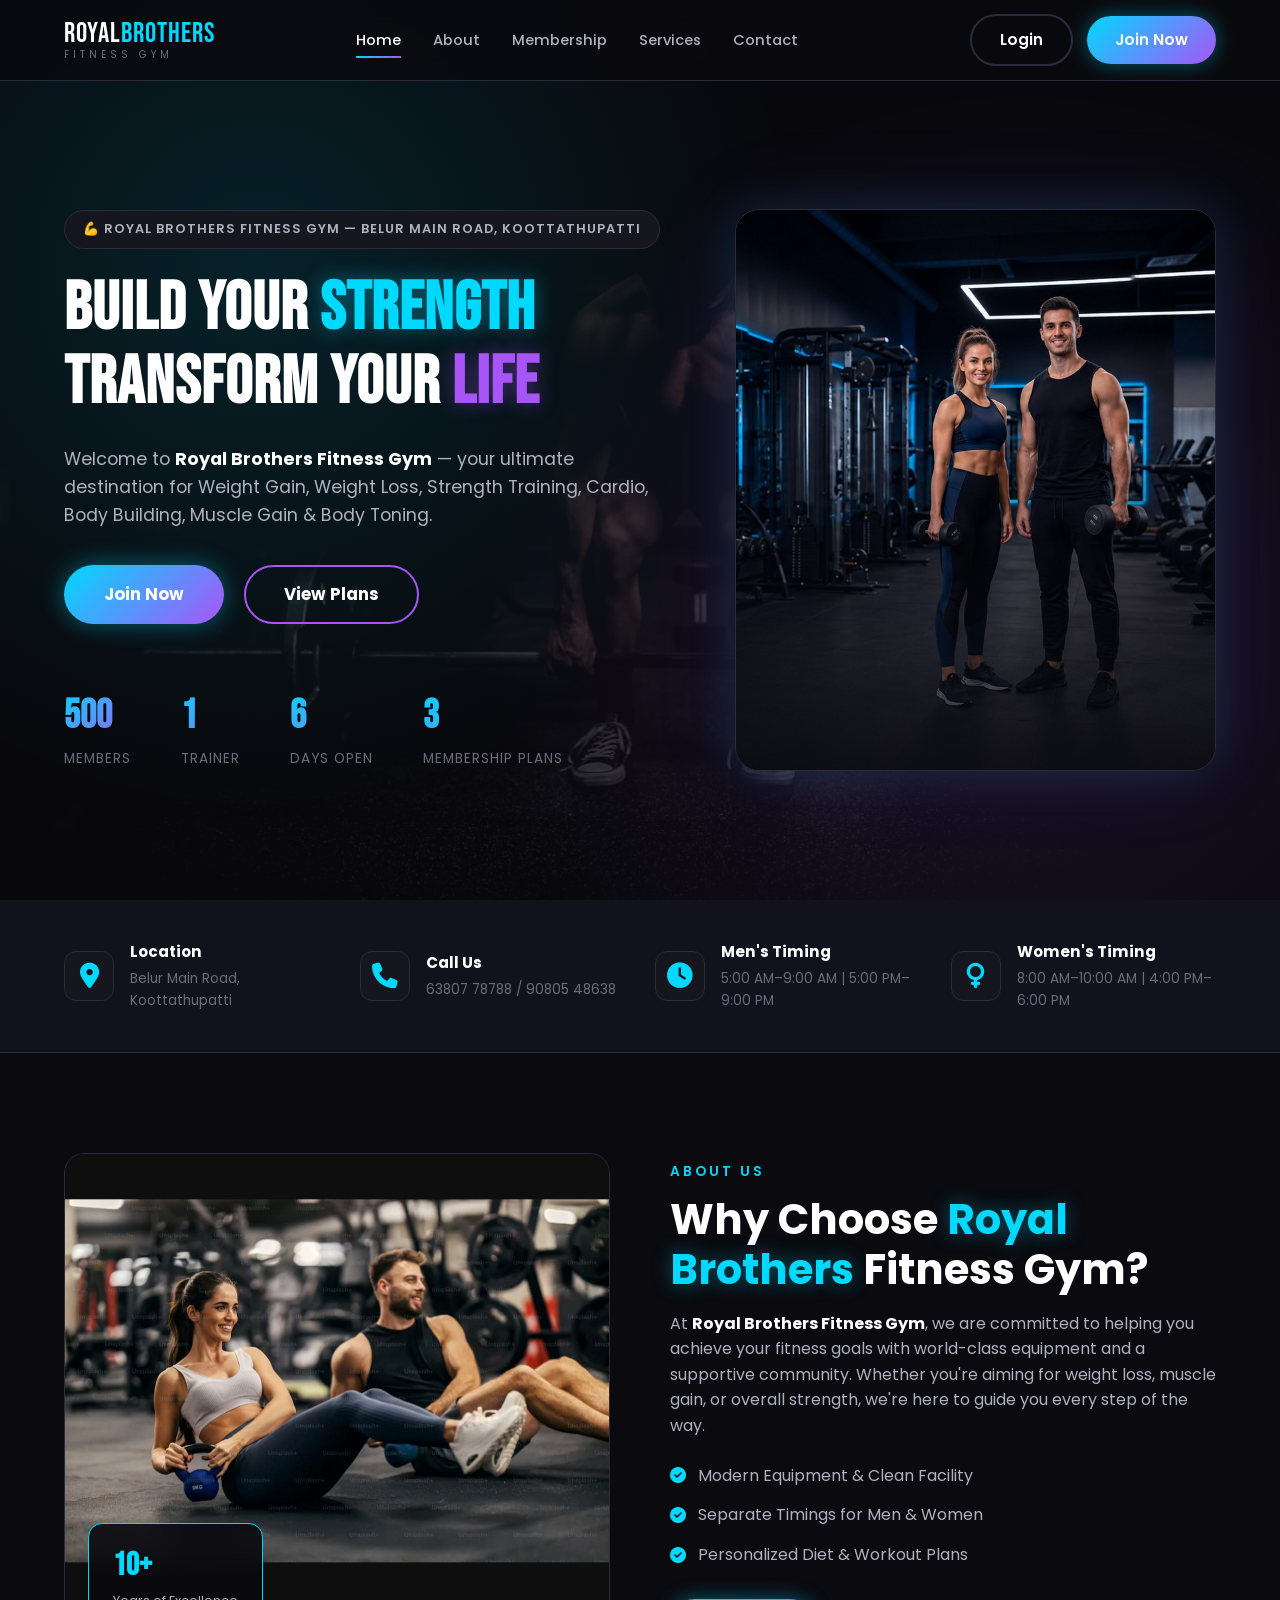
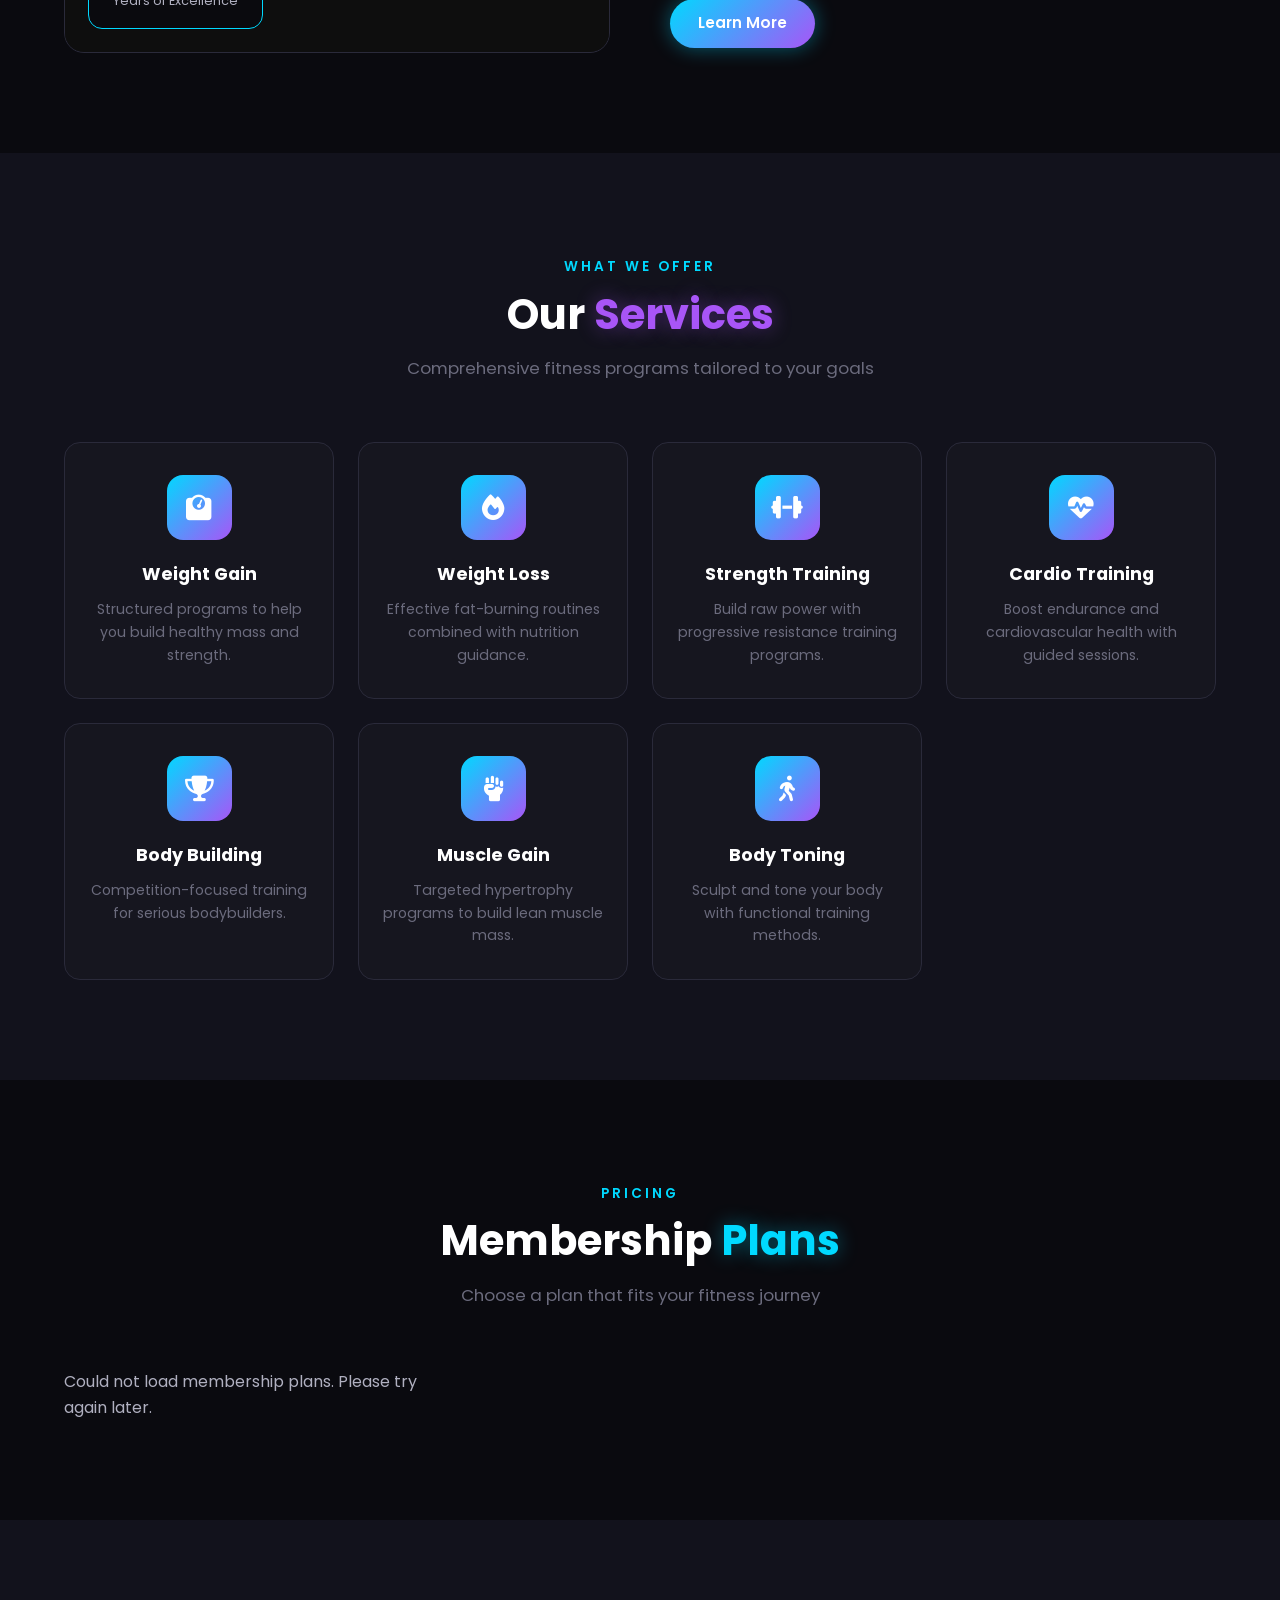
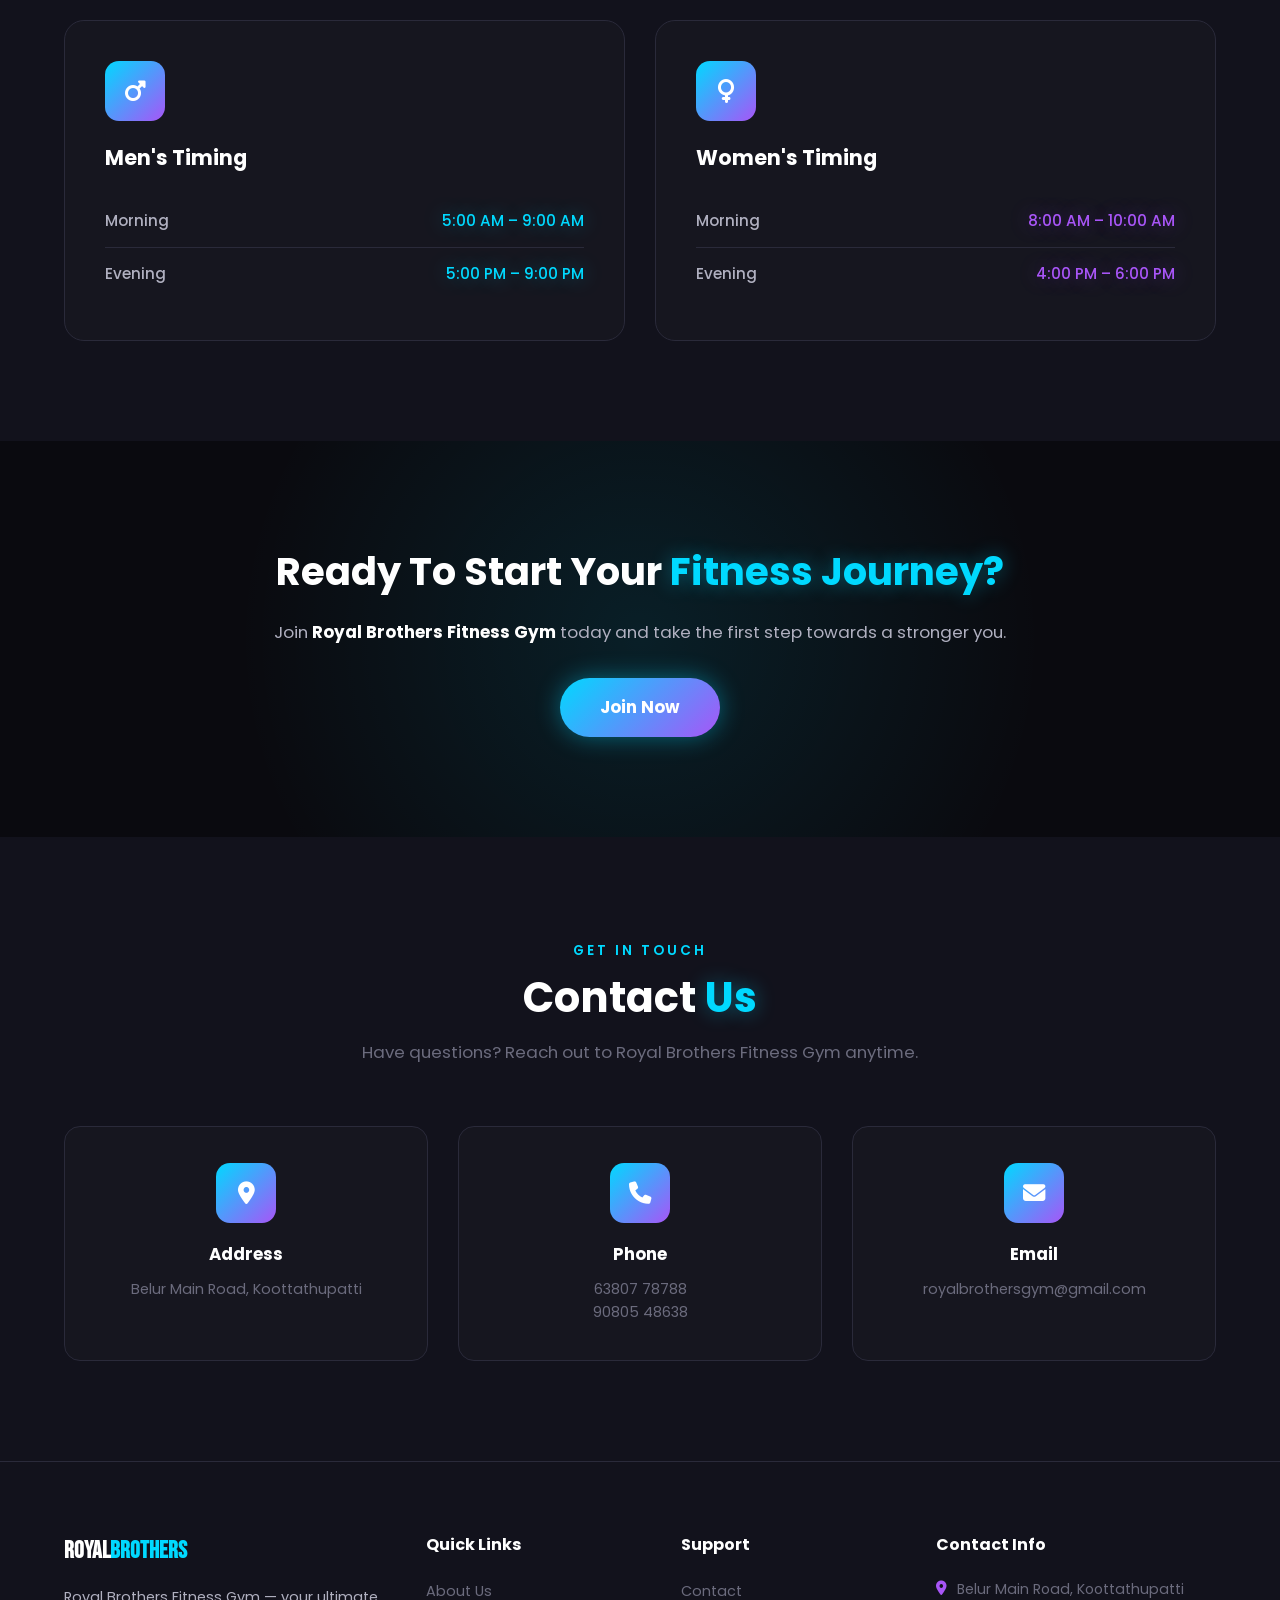
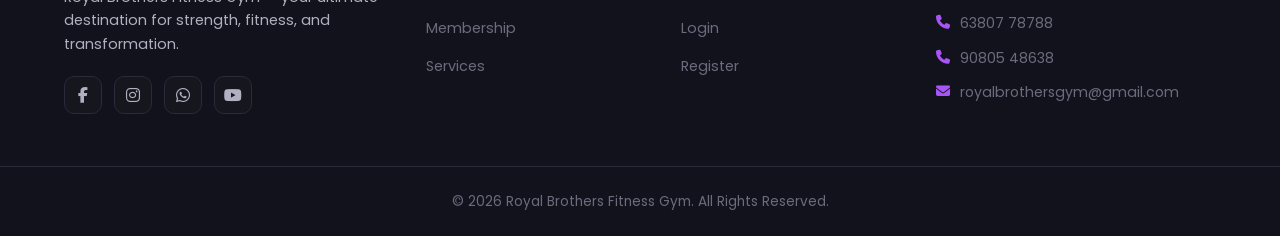
==== commit 2856ce6b: "Integrated Gmail SMTP, improved profile page, updated hero section and responsive UI" ====
--- a/app/static/index.html
+++ b/app/static/index.html
@@ -113,7 +113,7 @@
 
         <div class="hero-image">
           <img
-            src="hero-fitness.jpg"
+            src="img.jpg"
             alt="Royal Brothers Fitness Gym - Strength Training"
           />
         </div>
--- a/app/static/style.css
+++ b/app/static/style.css
@@ -344,6 +344,16 @@
   width: 100%;
 }
 
+/* On desktop the "Login" menu item duplicates the standalone Login
+   button in .nav-actions, so it's hidden here. It is restored inside
+   the mobile nav media query below, where .nav-actions itself is
+   hidden and the menu item is the only way to reach Login. No markup
+   changes needed -- this targets the existing Login link by its
+   href so nothing else in the menu is affected. */
+.nav-menu a[href="login.html"] {
+  display: none;
+}
+
 .nav-actions {
   display: flex;
   align-items: center;
@@ -1145,6 +1155,13 @@
     display: none;
   }
 
+  /* Restore the Login menu item on mobile: .nav-actions (the
+     right-side Login button) is hidden below, so the menu item is
+     the only way to reach Login here. */
+  .nav-menu a[href="login.html"] {
+    display: block;
+  }
+
   .nav-actions {
     display: none;
   }
